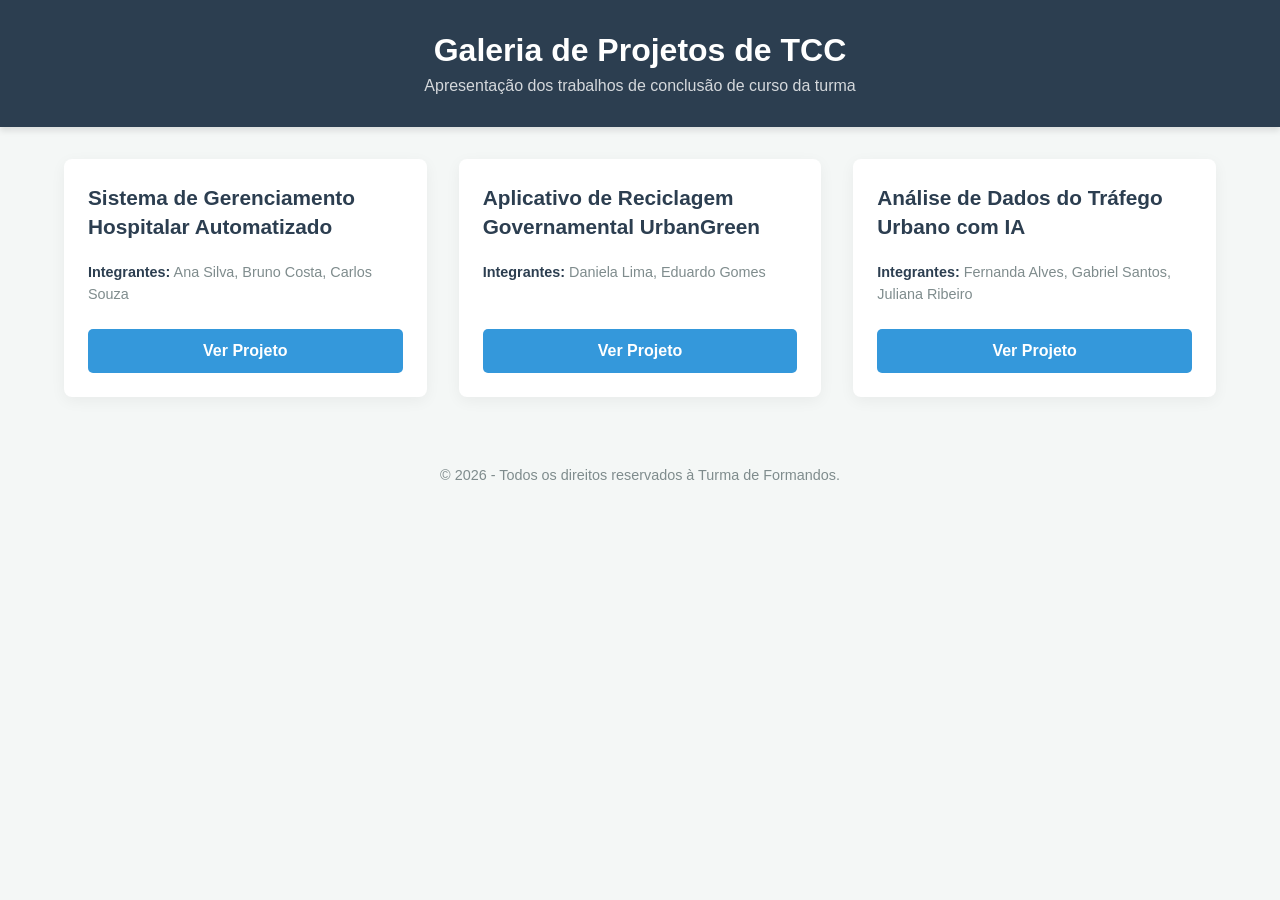
==== index.html @ 54c3d858 "Create index.html for TCC project gallery This HTML file contains the structure and styles for a pro" ====
<!DOCTYPE html>
<html lang="pt-BR">
<head>
    <meta charset="UTF-8">
    <meta name="viewport" content="width=device-width, initial-scale=1.0">
    <title>Projetos de TCC - Turma 2026</title>
    <style>
        :root {
            --bg-color: #f4f7f6;
            --card-bg: #ffffff;
            --text-primary: #2c3e50;
            --text-secondary: #7f8c8d;
            --primary-color: #3498db;
            --primary-hover: #2980b9;
        }

        body {
            font-family: 'Segoe UI', Tahoma, Geneva, Verdana, sans-serif;
            background-color: var(--bg-color);
            color: var(--text-primary);
            margin: 0;
            padding: 0;
            display: flex;
            flex-direction: column;
            align-items: center;
        }

        header {
            background-color: var(--text-primary);
            color: white;
            width: 100%;
            text-align: center;
            padding: 2rem 0;
            box-shadow: 0 4px 6px rgba(0,0,0,0.1);
        }

        header h1 {
            margin: 0;
            font-size: 2rem;
        }

        header p {
            margin: 0.5rem 0 0 0;
            opacity: 0.8;
        }

        .container {
            max-width: 1200px;
            width: 90%;
            margin: 2rem 0;
        }

        .grid {
            display: grid;
            grid-template-columns: repeat(auto-fill, minmax(300px, 1fr));
            gap: 2rem;
        }

        .card {
            background: var(--card-bg);
            border-radius: 8px;
            padding: 1.5rem;
            box-shadow: 0 4px 15px rgba(0,0,0,0.05);
            display: flex;
            flex-direction: column;
            justify-content: space-between;
            transition: transform 0.2s, box-shadow 0.2s;
        }

        .card:hover {
            transform: translateY(-5px);
            box-shadow: 0 6px 20px rgba(0,0,0,0.1);
        }

        .card h3 {
            margin-top: 0;
            color: var(--text-primary);
            font-size: 1.3rem;
            line-height: 1.4;
        }

        .card .authors {
            font-size: 0.9rem;
            color: var(--text-secondary);
            margin-bottom: 1.5rem;
            line-height: 1.5;
        }

        .card .authors strong {
            color: var(--text-primary);
        }

        .btn-link {
            display: inline-block;
            text-align: center;
            background-color: var(--primary-color);
            color: white;
            text-decoration: none;
            padding: 0.8rem;
            border-radius: 5px;
            font-weight: bold;
            transition: background-color 0.2s;
        }

        .btn-link:hover {
            background-color: var(--primary-hover);
        }

        footer {
            margin-top: auto;
            padding: 1.5rem 0;
            color: var(--text-secondary);
            font-size: 0.9rem;
        }
    </style>
</head>
<body>

    <header>
        <h1>Galeria de Projetos de TCC</h1>
        <p>Apresentação dos trabalhos de conclusão de curso da turma</p>
    </header>

    <div class="container">
        <div class="grid">
            
            <!-- Projeto 1 -->
            <div class="card">
                <div>
                    <h3>Sistema de Gerenciamento Hospitalar Automatizado</h3>
                    <p class="authors"><strong>Integrantes:</strong> Ana Silva, Bruno Costa, Carlos Souza</p>
                </div>
                <a href="https://github.com" target="_blank" class="btn-link">Ver Projeto</a>
            </div>

            <!-- Projeto 2 -->
            <div class="card">
                <div>
                    <h3>Aplicativo de Reciclagem Governamental UrbanGreen</h3>
                    <p class="authors"><strong>Integrantes:</strong> Daniela Lima, Eduardo Gomes</p>
                </div>
                <a href="https://seu-site.com" target="_blank" class="btn-link">Ver Projeto</a>
            </div>

            <!-- Projeto 3 -->
            <div class="card">
                <div>
                    <h3>Análise de Dados do Tráfego Urbano com IA</h3>
                    <p class="authors"><strong>Integrantes:</strong> Fernanda Alves, Gabriel Santos, Juliana Ribeiro</p>
                </div>
                <a href="#" target="_blank" class="btn-link">Ver Projeto</a>
            </div>

            <!-- Repita o bloco do card para quantos projetos precisar -->

        </div>
    </div>

    <footer>
        <p>&copy; 2026 - Todos os direitos reservados à Turma de Formandos.</p>
    </footer>

</body>
</html>
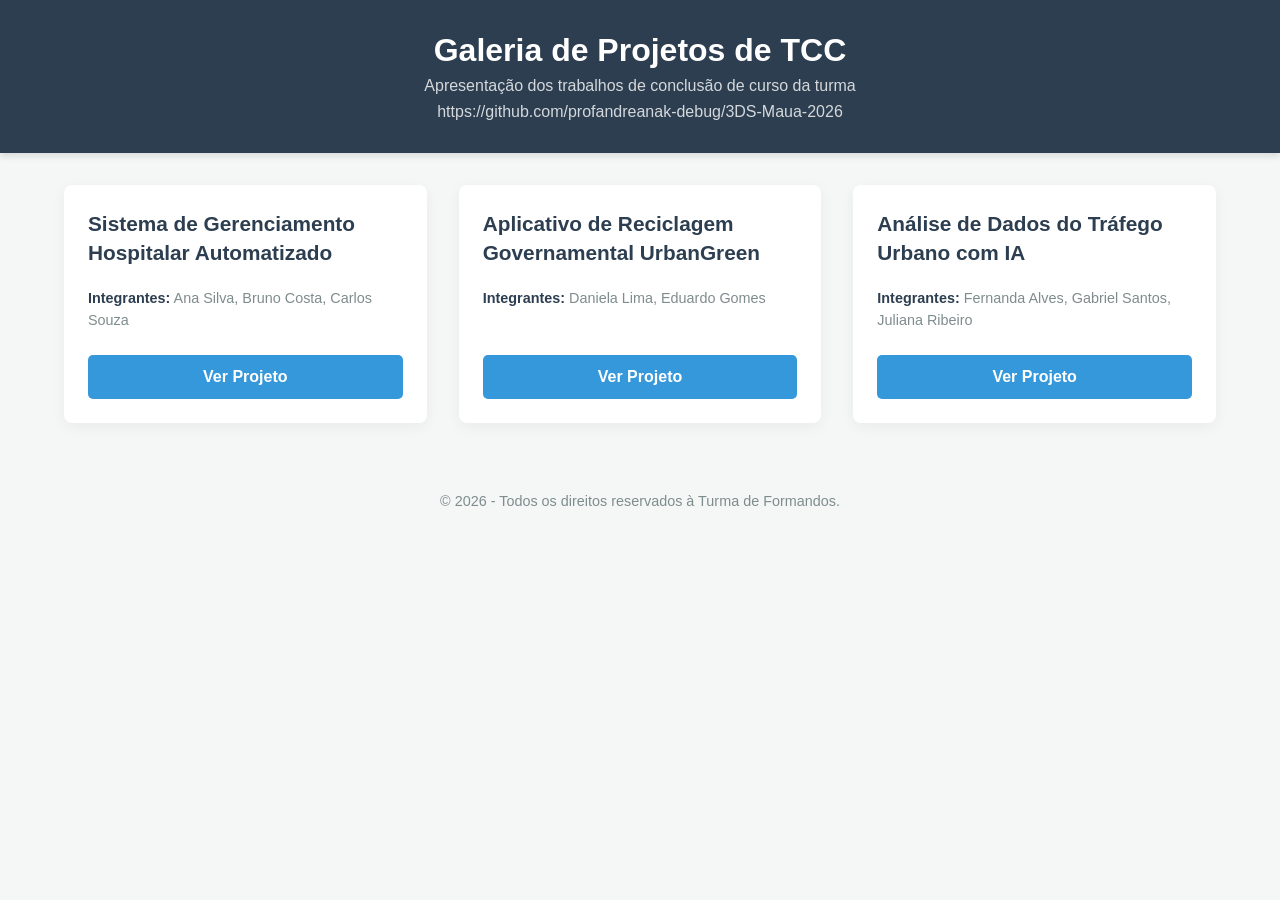
==== commit e50c7759: "Add GitHub link to project header" ====
--- a/index.html
+++ b/index.html
@@ -119,6 +119,7 @@
     <header>
         <h1>Galeria de Projetos de TCC</h1>
         <p>Apresentação dos trabalhos de conclusão de curso da turma</p>
+        <p>https://github.com/profandreanak-debug/3DS-Maua-2026</p>
     </header>
 
     <div class="container">
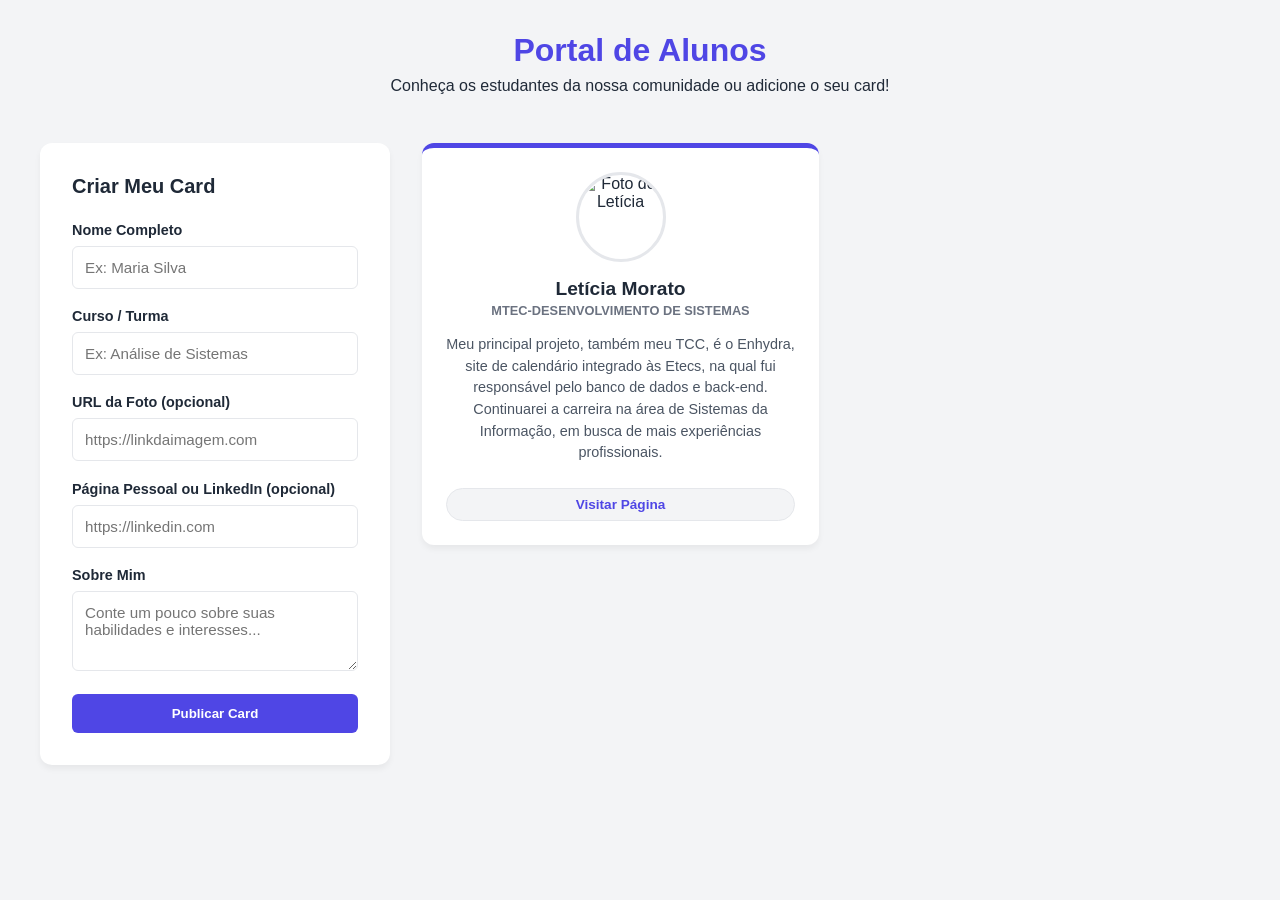
==== commit 691775a5: "Add card for Letícia Morato with profile details" ====
--- a/index.html
+++ b/index.html
@@ -3,163 +3,270 @@
 <head>
     <meta charset="UTF-8">
     <meta name="viewport" content="width=device-width, initial-scale=1.0">
-    <title>Projetos de TCC - Turma 2026</title>
+    <title>Portal dos Alunos - Cards</title>
     <style>
         :root {
-            --bg-color: #f4f7f6;
+            --primary-color: #4f46e5;
+            --background: #f3f4f6;
             --card-bg: #ffffff;
-            --text-primary: #2c3e50;
-            --text-secondary: #7f8c8d;
-            --primary-color: #3498db;
-            --primary-hover: #2980b9;
-        }
-
-        body {
-            font-family: 'Segoe UI', Tahoma, Geneva, Verdana, sans-serif;
-            background-color: var(--bg-color);
-            color: var(--text-primary);
+            --text-color: #1f2937;
+        }
+
+        * {
+            box-sizing: border-box;
             margin: 0;
             padding: 0;
+            font-family: 'Segoe UI', Tahoma, Geneva, Verdana, sans-serif;
+        }
+
+        body {
+            background-color: var(--background);
+            color: var(--text-color);
+            padding: 2rem;
+        }
+
+        header {
+            text-align: center;
+            margin-bottom: 3rem;
+        }
+
+        header h1 {
+            color: var(--primary-color);
+            margin-bottom: 0.5rem;
+        }
+
+        .container {
+            max-width: 1200px;
+            margin: 0 auto;
+            display: grid;
+            grid-template-columns: 350px 1fr;
+            gap: 2rem;
+        }
+
+        @media (max-width: 768px) {
+            .container {
+                grid-template-columns: 1fr;
+            }
+        }
+
+        /* Formulário */
+        .form-section {
+            background: var(--card-bg);
+            padding: 2rem;
+            border-radius: 12px;
+            box-shadow: 0 4px 6px rgba(0,0,0,0.05);
+            height: fit-content;
+        }
+
+        .form-section h2 {
+            margin-bottom: 1.5rem;
+            font-size: 1.25rem;
+        }
+
+        .form-group {
+            margin-bottom: 1.2rem;
+        }
+
+        .form-group label {
+            display: block;
+            margin-bottom: 0.5rem;
+            font-weight: 600;
+            font-size: 0.9rem;
+        }
+
+        .form-group input, .form-group textarea {
+            width: 100%;
+            padding: 0.75rem;
+            border: 1px solid #e5e7eb;
+            border-radius: 6px;
+            font-size: 0.95rem;
+        }
+
+        .form-group textarea {
+            resize: vertical;
+            height: 80px;
+        }
+
+        button {
+            width: 100%;
+            padding: 0.75rem;
+            background-color: var(--primary-color);
+            color: white;
+            border: none;
+            border-radius: 6px;
+            font-weight: bold;
+            cursor: pointer;
+            transition: background 0.2s;
+        }
+
+        button:hover {
+            background-color: #4338ca;
+        }
+
+        /* Grade de Cards */
+        .cards-grid {
+            display: grid;
+            grid-template-columns: repeat(auto-fill, minmax(280px, 1fr));
+            gap: 1.5rem;
+            align-content: start;
+        }
+
+        .card {
+            background: var(--card-bg);
+            padding: 1.5rem;
+            border-radius: 12px;
+            box-shadow: 0 4px 6px rgba(0,0,0,0.05);
+            border-top: 5px solid var(--primary-color);
+            transition: transform 0.2s;
             display: flex;
             flex-direction: column;
             align-items: center;
-        }
-
-        header {
-            background-color: var(--text-primary);
-            color: white;
-            width: 100%;
             text-align: center;
-            padding: 2rem 0;
-            box-shadow: 0 4px 6px rgba(0,0,0,0.1);
-        }
-
-        header h1 {
-            margin: 0;
-            font-size: 2rem;
-        }
-
-        header p {
-            margin: 0.5rem 0 0 0;
-            opacity: 0.8;
-        }
-
-        .container {
-            max-width: 1200px;
-            width: 90%;
-            margin: 2rem 0;
-        }
-
-        .grid {
-            display: grid;
-            grid-template-columns: repeat(auto-fill, minmax(300px, 1fr));
-            gap: 2rem;
-        }
-
-        .card {
-            background: var(--card-bg);
-            border-radius: 8px;
-            padding: 1.5rem;
-            box-shadow: 0 4px 15px rgba(0,0,0,0.05);
-            display: flex;
-            flex-direction: column;
-            justify-content: space-between;
-            transition: transform 0.2s, box-shadow 0.2s;
         }
 
         .card:hover {
             transform: translateY(-5px);
-            box-shadow: 0 6px 20px rgba(0,0,0,0.1);
+        }
+
+        /* Estilo da Foto */
+        .card-img {
+            width: 90px;
+            height: 90px;
+            border-radius: 50%;
+            object-fit: cover;
+            margin-bottom: 1rem;
+            border: 3px solid #e5e7eb;
         }
 
         .card h3 {
-            margin-top: 0;
-            color: var(--text-primary);
-            font-size: 1.3rem;
-            line-height: 1.4;
-        }
-
-        .card .authors {
+            margin-bottom: 0.2rem;
+            color: var(--text-color);
+            font-size: 1.2rem;
+        }
+
+        .card .course {
+            font-size: 0.8rem;
+            color: #6b7280;
+            font-weight: 600;
+            text-transform: uppercase;
+            margin-bottom: 1rem;
+        }
+
+        .card .bio {
             font-size: 0.9rem;
-            color: var(--text-secondary);
+            line-height: 1.5;
+            color: #4b5563;
             margin-bottom: 1.5rem;
-            line-height: 1.5;
-        }
-
-        .card .authors strong {
-            color: var(--text-primary);
-        }
-
-        .btn-link {
+            flex-grow: 1; /* Empurra o botão de link para o final do card */
+        }
+
+        /* Botão da Página Pessoal */
+        .card .profile-link {
             display: inline-block;
-            text-align: center;
+            padding: 0.5rem 1rem;
+            background-color: #f3f4f6;
+            color: var(--primary-color);
+            text-decoration: none;
+            border-radius: 20px;
+            font-size: 0.85rem;
+            font-weight: 600;
+            transition: all 0.2s;
+            border: 1px solid #e5e7eb;
+            width: 100%;
+        }
+
+        .card .profile-link:hover {
             background-color: var(--primary-color);
             color: white;
-            text-decoration: none;
-            padding: 0.8rem;
-            border-radius: 5px;
-            font-weight: bold;
-            transition: background-color 0.2s;
-        }
-
-        .btn-link:hover {
-            background-color: var(--primary-hover);
-        }
-
-        footer {
-            margin-top: auto;
-            padding: 1.5rem 0;
-            color: var(--text-secondary);
-            font-size: 0.9rem;
         }
     </style>
 </head>
 <body>
 
     <header>
-        <h1>Galeria de Projetos de TCC</h1>
-        <p>Apresentação dos trabalhos de conclusão de curso da turma</p>
-        <p>https://github.com/profandreanak-debug/3DS-Maua-2026</p>
+        <h1>Portal de Alunos</h1>
+        <p>Conheça os estudantes da nossa comunidade ou adicione o seu card!</p>
     </header>
 
     <div class="container">
-        <div class="grid">
-            
-            <!-- Projeto 1 -->
+        <!-- Seção do Formulário -->
+        <section class="form-section">
+            <h2>Criar Meu Card</h2>
+            <form id="studentForm">
+                <div class="form-group">
+                    <label for="name">Nome Completo</label>
+                    <input type="text" id="name" required placeholder="Ex: Maria Silva">
+                </div>
+                <div class="form-group">
+                    <label for="course">Curso / Turma</label>
+                    <input type="text" id="course" required placeholder="Ex: Análise de Sistemas">
+                </div>
+                <div class="form-group">
+                    <label for="photo">URL da Foto (opcional)</label>
+                    <input type="url" id="photo" placeholder="https://linkdaimagem.com">
+                </div>
+                <div class="form-group">
+                    <label for="website">Página Pessoal ou LinkedIn (opcional)</label>
+                    <input type="url" id="website" placeholder="https://linkedin.com">
+                </div>
+                <div class="form-group">
+                    <label for="bio">Sobre Mim</label>
+                    <textarea id="bio" required placeholder="Conte um pouco sobre suas habilidades e interesses..."></textarea>
+                </div>
+                <button type="submit">Publicar Card</button>
+            </form>
+        </section>
+
+        <!-- Seção onde os Cards vão aparecer -->
+        <main class="cards-grid" id="cardsGrid">
+            <!-- Card de Exemplo -->
             <div class="card">
-                <div>
-                    <h3>Sistema de Gerenciamento Hospitalar Automatizado</h3>
-                    <p class="authors"><strong>Integrantes:</strong> Ana Silva, Bruno Costa, Carlos Souza</p>
-                </div>
-                <a href="https://github.com" target="_blank" class="btn-link">Ver Projeto</a>
+                <img src="3DS-Maua-2026/alunos/leticia-morato/imagens/foto.png" alt="Foto de Letícia" class="card-img">
+                <h3>Letícia Morato</h3>
+                <div class="course">MTec-Desenvolvimento de Sistemas</div>
+                <p class="bio">Meu principal projeto, também meu TCC, é o Enhydra, site de calendário integrado às Etecs, na qual fui responsável pelo banco de dados e back-end. 
+                    Continuarei a carreira na área de Sistemas da Informação, em busca de mais experiências profissionais.</p>
+                <a href="https://github.com/yvmorato" target="_blank" class="profile-link">Visitar Página</a>
             </div>
-
-            <!-- Projeto 2 -->
-            <div class="card">
-                <div>
-                    <h3>Aplicativo de Reciclagem Governamental UrbanGreen</h3>
-                    <p class="authors"><strong>Integrantes:</strong> Daniela Lima, Eduardo Gomes</p>
-                </div>
-                <a href="https://seu-site.com" target="_blank" class="btn-link">Ver Projeto</a>
-            </div>
-
-            <!-- Projeto 3 -->
-            <div class="card">
-                <div>
-                    <h3>Análise de Dados do Tráfego Urbano com IA</h3>
-                    <p class="authors"><strong>Integrantes:</strong> Fernanda Alves, Gabriel Santos, Juliana Ribeiro</p>
-                </div>
-                <a href="#" target="_blank" class="btn-link">Ver Projeto</a>
-            </div>
-
-            <!-- Repita o bloco do card para quantos projetos precisar -->
-
-        </div>
+        </main>
     </div>
 
-    <footer>
-        <p>&copy; 2026 - Todos os direitos reservados à Turma de Formandos.</p>
-    </footer>
-
+    <script>
+        const form = document.getElementById('studentForm');
+        const grid = document.getElementById('cardsGrid');
+        
+        // Imagem padrão caso o aluno não coloque nenhuma URL
+        const defaultPhoto = "https://flaticon.com";
+
+        form.addEventListener('submit', function(event) {
+            event.preventDefault();
+
+            const name = document.getElementById('name').value;
+            const course = document.getElementById('course').value;
+            const photo = document.getElementById('photo').value || defaultPhoto;
+            const website = document.getElementById('website').value;
+            const bio = document.getElementById('bio').value;
+
+            const newCard = document.createElement('div');
+            newCard.classList.add('card');
+
+            // Monta o HTML interno do card
+            let cardHTML = `
+                <img src="${photo}" alt="Foto de ${name}" class="card-img" onerror="this.src='${defaultPhoto}'">
+                <h3>${name}</h3>
+                <div class="course">${course}</div>
+                <p class="bio">${bio}</p>
+            `;
+
+            // Só adiciona o botão de link se o usuário tiver preenchido o campo
+            if (website) {
+                cardHTML += `<a href="${website}" target="_blank" class="profile-link">Visitar Página</a>`;
+            }
+
+            newCard.innerHTML = cardHTML;
+            grid.insertBefore(newCard, grid.firstChild);
+            form.reset();
+        });
+    </script>
 </body>
 </html>
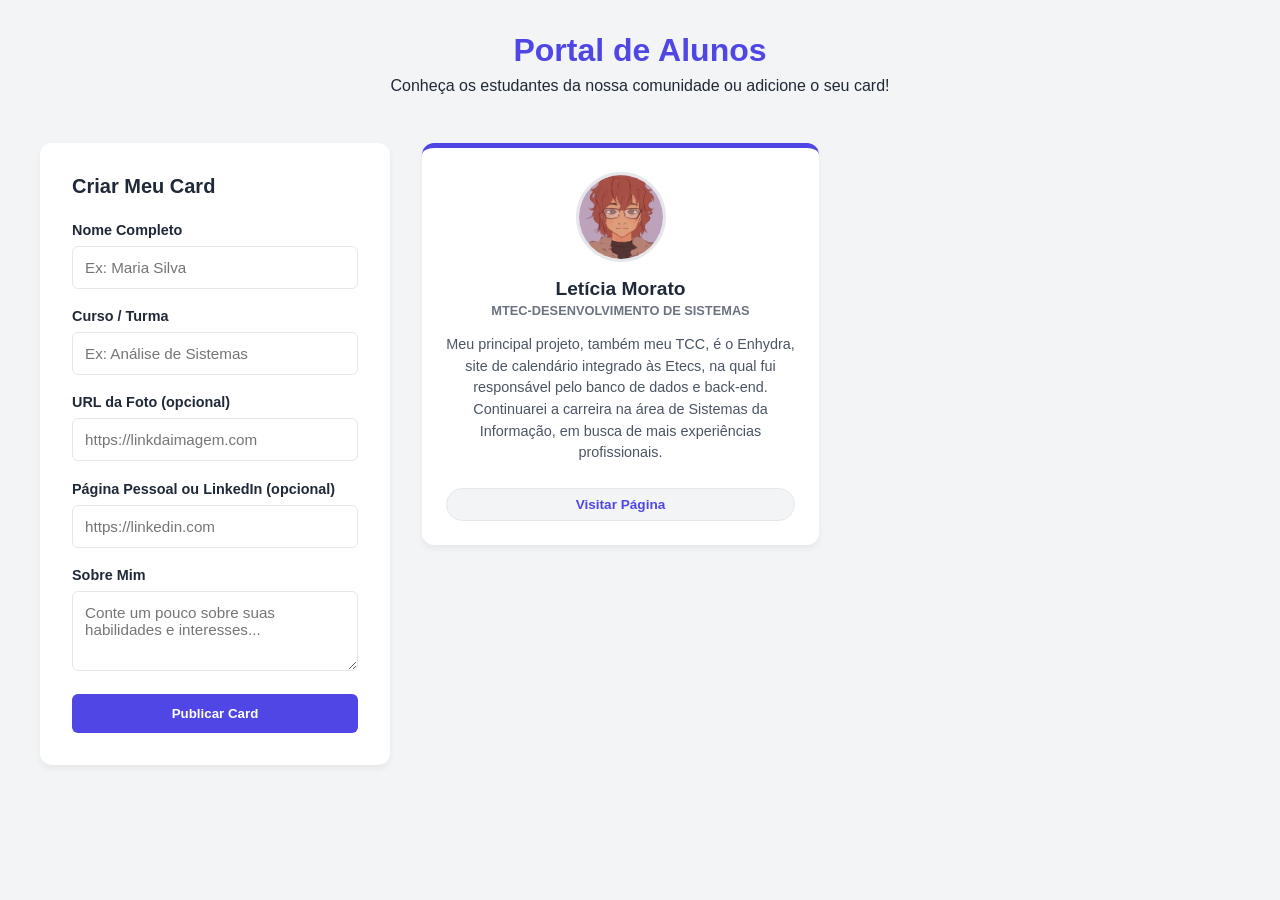
==== commit d0a4e5df: "Update image source path for Letícia's card" ====
--- a/index.html
+++ b/index.html
@@ -221,7 +221,7 @@
         <main class="cards-grid" id="cardsGrid">
             <!-- Card de Exemplo -->
             <div class="card">
-                <img src="3DS-Maua-2026/alunos/leticia-morato/imagens/foto.png" alt="Foto de Letícia" class="card-img">
+                <img src="alunos/leticia-morato/imagens/foto.png" alt="Foto de Letícia" class="card-img">
                 <h3>Letícia Morato</h3>
                 <div class="course">MTec-Desenvolvimento de Sistemas</div>
                 <p class="bio">Meu principal projeto, também meu TCC, é o Enhydra, site de calendário integrado às Etecs, na qual fui responsável pelo banco de dados e back-end. 
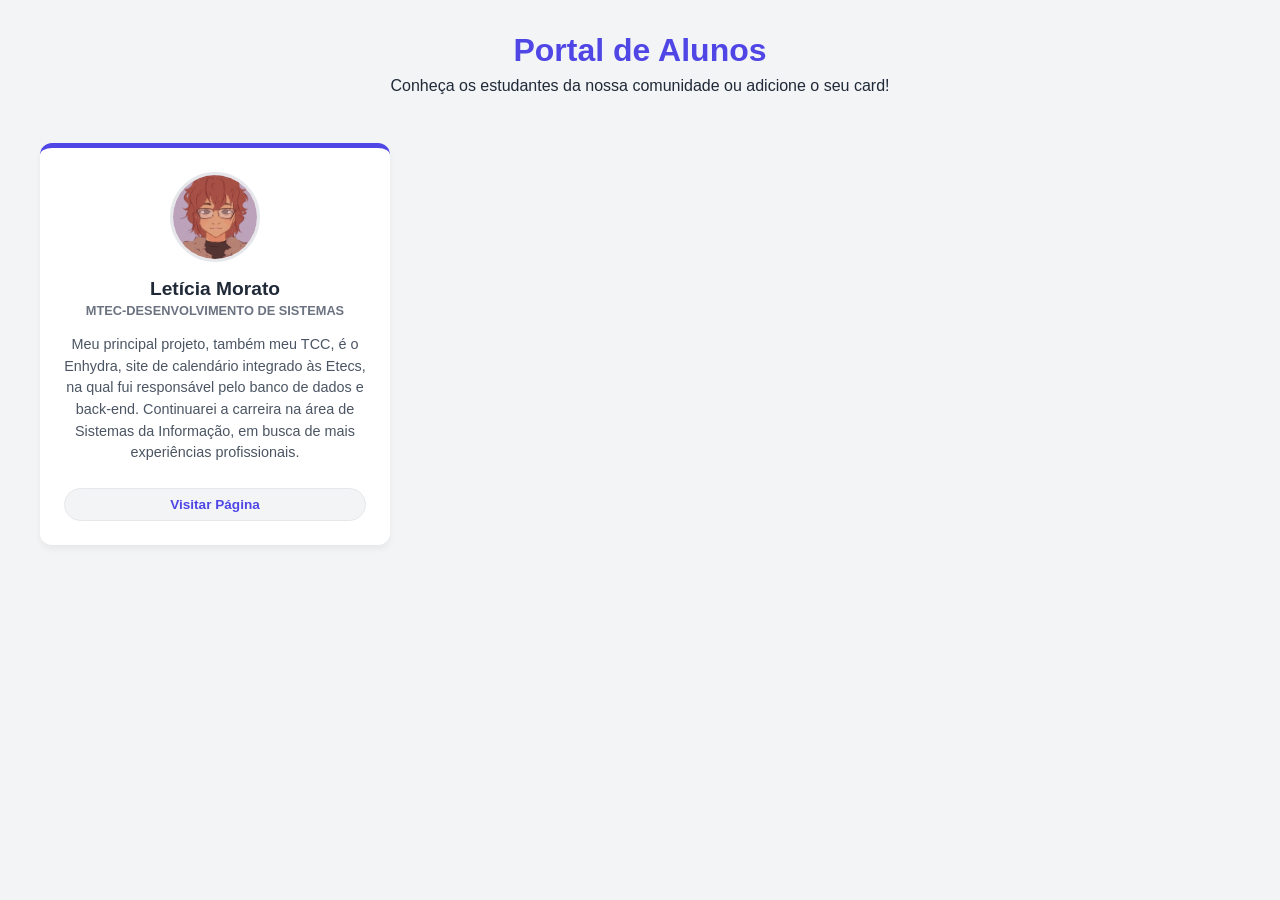
==== commit 42c9df3c: "Remove student card creation form from index.html Removed the student card creation form section fro" ====
--- a/index.html
+++ b/index.html
@@ -189,34 +189,7 @@
     </header>
 
     <div class="container">
-        <!-- Seção do Formulário -->
-        <section class="form-section">
-            <h2>Criar Meu Card</h2>
-            <form id="studentForm">
-                <div class="form-group">
-                    <label for="name">Nome Completo</label>
-                    <input type="text" id="name" required placeholder="Ex: Maria Silva">
-                </div>
-                <div class="form-group">
-                    <label for="course">Curso / Turma</label>
-                    <input type="text" id="course" required placeholder="Ex: Análise de Sistemas">
-                </div>
-                <div class="form-group">
-                    <label for="photo">URL da Foto (opcional)</label>
-                    <input type="url" id="photo" placeholder="https://linkdaimagem.com">
-                </div>
-                <div class="form-group">
-                    <label for="website">Página Pessoal ou LinkedIn (opcional)</label>
-                    <input type="url" id="website" placeholder="https://linkedin.com">
-                </div>
-                <div class="form-group">
-                    <label for="bio">Sobre Mim</label>
-                    <textarea id="bio" required placeholder="Conte um pouco sobre suas habilidades e interesses..."></textarea>
-                </div>
-                <button type="submit">Publicar Card</button>
-            </form>
-        </section>
-
+        
         <!-- Seção onde os Cards vão aparecer -->
         <main class="cards-grid" id="cardsGrid">
             <!-- Card de Exemplo -->
@@ -226,7 +199,7 @@
                 <div class="course">MTec-Desenvolvimento de Sistemas</div>
                 <p class="bio">Meu principal projeto, também meu TCC, é o Enhydra, site de calendário integrado às Etecs, na qual fui responsável pelo banco de dados e back-end. 
                     Continuarei a carreira na área de Sistemas da Informação, em busca de mais experiências profissionais.</p>
-                <a href="https://github.com/yvmorato" target="_blank" class="profile-link">Visitar Página</a>
+                <a href="alunos/leticia-morato/index.html" target="_blank" class="profile-link">Visitar Página</a>
             </div>
         </main>
     </div>
